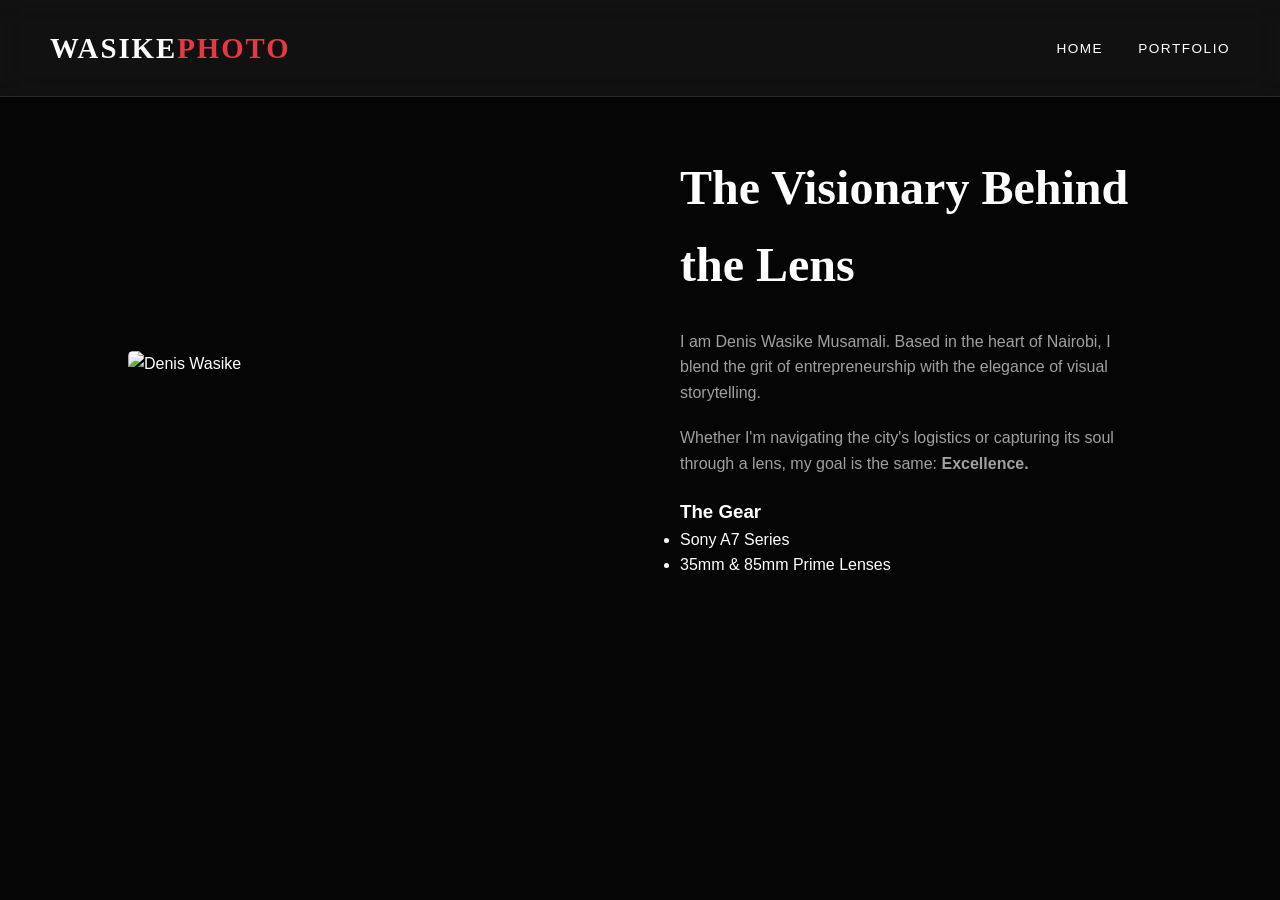
==== about.html @ 5d1bab30 "added world-class css and sub-pages" ====
<!DOCTYPE html>
<html lang="en">
<head>
    <meta charset="UTF-8">
    <meta name="viewport" content="width=device-width, initial-scale=1.0">
    <title>About | Wasike Photography</title>
    <link rel="stylesheet" href="css/style.css">
</head>
<body>
    <nav class="glass-nav">
        <div class="logo">WASIKE<span>PHOTO</span></div>
        <div class="nav-links"><a href="index.html">Home</a><a href="portfolio.html">Portfolio</a></div>
    </nav>

    <section class="about-container">
        <div class="about-grid">
            <div class="about-image">
                <img src="assets/images/denis-profile.jpg" alt="Denis Wasike">
            </div>
            <div class="about-text">
                <h2>The Visionary Behind the Lens</h2>
                <p>I am Denis Wasike Musamali. Based in the heart of Nairobi, I blend the grit of entrepreneurship with the elegance of visual storytelling.</p>
                <p>Whether I'm navigating the city's logistics or capturing its soul through a lens, my goal is the same: <strong>Excellence.</strong></p>
                <div class="equipment">
                    <h3>The Gear</h3>
                    <ul>
                        <li><i data-lucide="camera"></i> Sony A7 Series</li>
                        <li><i data-lucide="layers"></i> 35mm & 85mm Prime Lenses</li>
                    </ul>
                </div>
            </div>
        </div>
    </section>
    <script src="https://unpkg.com/lucide@latest"></script>
    <script>lucide.createIcons();</script>
</body>
</html>
---- css/style.css ----
/* WASIKE PHOTOGRAPHY - MASTER STYLESHEET
    Theme: Modern Cinematic / Minimalist Dark
*/

:root {
    --primary-color: #ffffff;
    --accent-color: #e63946; /* Cinematic Red */
    --bg-dark: #050505;
    --bg-card: #121212;
    --text-muted: #a0a0a0;
    --glass: rgba(255, 255, 255, 0.05);
    --glass-border: rgba(255, 255, 255, 0.1);
    --transition: all 0.5s cubic-bezier(0.16, 1, 0.3, 1);
}

/* Global Resets */
* {
    margin: 0;
    padding: 0;
    box-sizing: border-box;
}

html {
    scroll-behavior: smooth;
}

body {
    background-color: var(--bg-dark);
    color: var(--primary-color);
    font-family: 'Inter', sans-serif;
    line-height: 1.6;
    overflow-x: hidden;
}

/* --- NAVIGATION --- */
.glass-nav {
    position: fixed;
    top: 0;
    width: 100%;
    padding: 25px 50px;
    display: flex;
    justify-content: space-between;
    align-items: center;
    z-index: 1000;
    backdrop-filter: blur(15px);
    -webkit-backdrop-filter: blur(15px);
    background: var(--glass);
    border-bottom: 1px solid var(--glass-border);
    transition: var(--transition);
}

.logo {
    font-family: 'Playfair Display', serif;
    font-size: 1.8rem;
    font-weight: 700;
    letter-spacing: 2px;
    text-transform: uppercase;
}

.logo span {
    color: var(--accent-color);
}

.nav-links a {
    color: var(--primary-color);
    text-decoration: none;
    margin-left: 35px;
    font-size: 0.85rem;
    font-weight: 500;
    letter-spacing: 1.5px;
    text-transform: uppercase;
    transition: var(--transition);
}

.nav-links a:hover {
    color: var(--accent-color);
}

.cta-btn {
    background: var(--primary-color);
    color: var(--bg-dark) !important;
    padding: 12px 25px;
    border-radius: 2px;
    font-weight: 700;
}

/* --- HERO SECTION --- */
.hero {
    height: 100vh;
    width: 100%;
    display: flex;
    align-items: center;
    justify-content: center;
    position: relative;
    text-align: center;
}

.video-container {
    position: absolute;
    top: 0;
    left: 0;
    width: 100%;
    height: 100%;
    z-index: -1;
}

.bg-video {
    width: 100%;
    height: 100%;
    object-fit: cover;
    filter: brightness(0.4) contrast(1.1);
}

.hero-overlay h1 {
    font-size: clamp(2.5rem, 10vw, 6rem);
    font-family: 'Playfair Display', serif;
    margin-bottom: 15px;
    text-transform: uppercase;
}

.hero-overlay p {
    font-size: 1.2rem;
    letter-spacing: 4px;
    color: var(--text-muted);
    text-transform: uppercase;
}

/* --- PORTFOLIO GRID --- */
.page-header {
    padding: 150px 50px 50px;
    text-align: center;
}

.portfolio-grid {
    display: grid;
    grid-template-columns: repeat(auto-fill, minmax(400px, 1fr));
    grid-auto-rows: 500px;
    gap: 20px;
    padding: 0 50px 100px;
}

.photo-item {
    position: relative;
    overflow: hidden;
    background: var(--bg-card);
}

.photo-item img {
    width: 100%;
    height: 100%;
    object-fit: cover;
    transition: var(--transition);
    filter: grayscale(40%);
}

.photo-item:hover img {
    transform: scale(1.08);
    filter: grayscale(0%);
}

/* --- ABOUT SECTION --- */
.about-container {
    padding: 150px 10%;
}

.about-grid {
    display: grid;
    grid-template-columns: 1fr 1fr;
    gap: 80px;
    align-items: center;
}

.about-image img {
    width: 100%;
    border-radius: 5px;
    filter: sepia(20%) contrast(1.1);
}

.about-text h2 {
    font-size: 3rem;
    margin-bottom: 25px;
    font-family: 'Playfair Display', serif;
}

.about-text p {
    margin-bottom: 20px;
    color: var(--text-muted);
}

/* --- BOOKING FORM --- */
.booking-section {
    padding: 150px 10%;
    display: flex;
    gap: 100px;
}

.booking-form {
    flex: 2;
}

.booking-form h2 {
    font-size: 2.5rem;
    margin-bottom: 40px;
}

form input, form select, form textarea {
    width: 100%;
    padding: 20px;
    margin-bottom: 20px;
    background: var(--glass);
    border: 1px solid var(--glass-border);
    color: white;
    font-family: inherit;
    outline: none;
}

form input:focus, form textarea:focus {
    border-color: var(--accent-color);
}

.submit-btn {
    background: var(--accent-color);
    color: white;
    border: none;
    padding: 20px 50px;
    text-transform: uppercase;
    font-weight: 700;
    cursor: pointer;
    transition: var(--transition);
}

.submit-btn:hover {
    background: white;
    color: black;
}

.contact-info {
    flex: 1;
}

/* --- RESPONSIVE DESIGN --- */
@media (max-width: 992px) {
    .about-grid, .booking-section {
        grid-template-columns: 1fr;
        flex-direction: column;
    }
    
    .portfolio-grid {
        grid-template-columns: 1fr;
        padding: 0 20px;
    }
    
    .glass-nav {
        padding: 20px;
    }
}
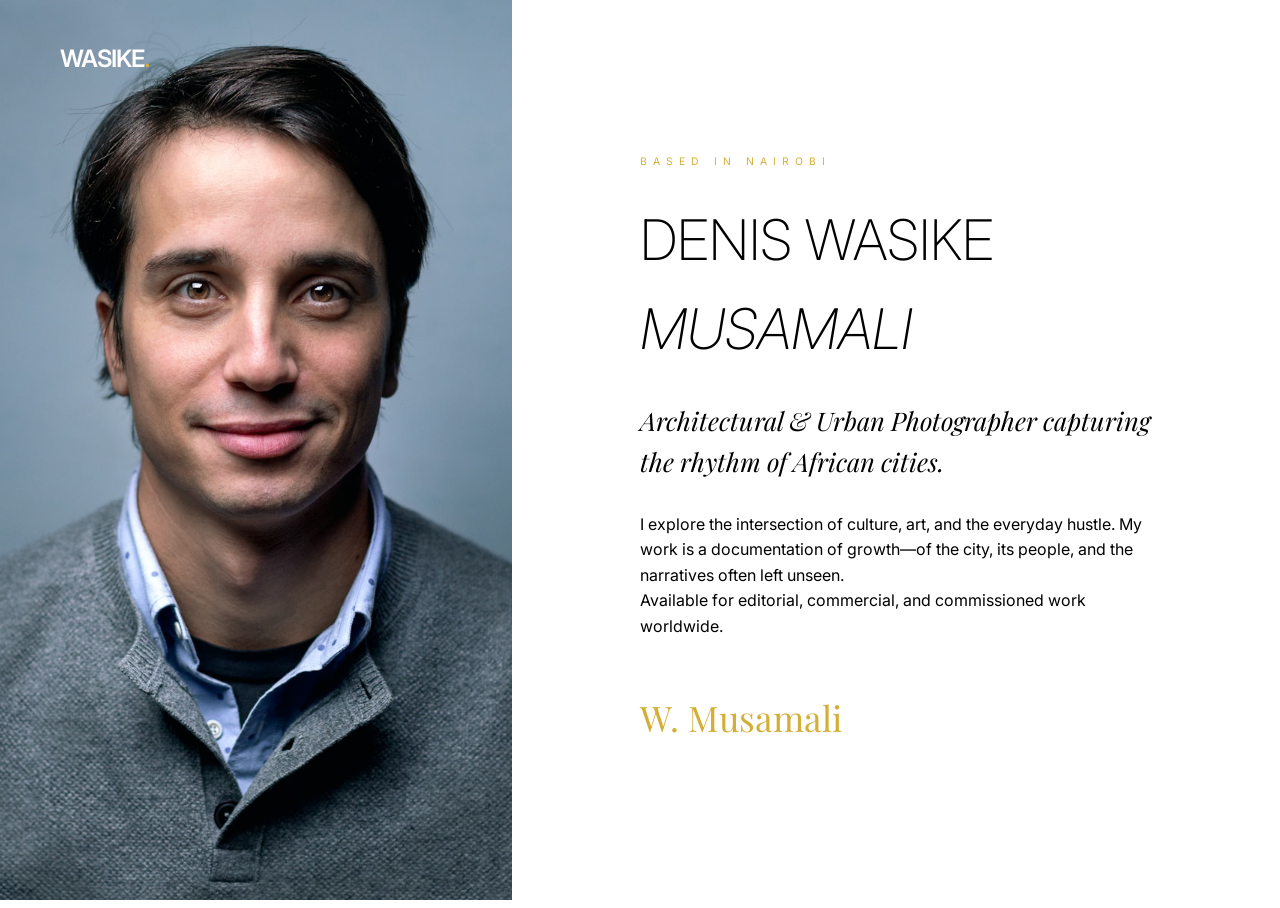
==== commit c0a9b485: "Integrated Master Luxury CSS for Wasike Photography" ====
--- a/about.html
+++ b/about.html
@@ -4,34 +4,32 @@
     <meta charset="UTF-8">
     <meta name="viewport" content="width=device-width, initial-scale=1.0">
     <title>About | Wasike Photography</title>
+    <link href="https://fonts.googleapis.com/css2?family=Inter:wght@200;400&family=Playfair+Display:ital@1&display=swap" rel="stylesheet">
     <link rel="stylesheet" href="css/style.css">
 </head>
-<body>
-    <nav class="glass-nav">
-        <div class="logo">WASIKE<span>PHOTO</span></div>
-        <div class="nav-links"><a href="index.html">Home</a><a href="portfolio.html">Portfolio</a></div>
+<body class="light-theme">
+
+    <nav class="mutua-nav sticky-dark">
+        <div class="nav-content">
+            <a href="index.html" class="logo dark-text">WASIKE<span>.</span></a>
+            <div class="links dark-links"><a href="portfolio.html">Works</a><a href="booking.html">Contact</a></div>
+        </div>
     </nav>
 
-    <section class="about-container">
-        <div class="about-grid">
-            <div class="about-image">
-                <img src="assets/images/denis-profile.jpg" alt="Denis Wasike">
-            </div>
-            <div class="about-text">
-                <h2>The Visionary Behind the Lens</h2>
-                <p>I am Denis Wasike Musamali. Based in the heart of Nairobi, I blend the grit of entrepreneurship with the elegance of visual storytelling.</p>
-                <p>Whether I'm navigating the city's logistics or capturing its soul through a lens, my goal is the same: <strong>Excellence.</strong></p>
-                <div class="equipment">
-                    <h3>The Gear</h3>
-                    <ul>
-                        <li><i data-lucide="camera"></i> Sony A7 Series</li>
-                        <li><i data-lucide="layers"></i> 35mm & 85mm Prime Lenses</li>
-                    </ul>
-                </div>
-            </div>
+    <section class="about-hero-split">
+        <div class="about-image">
+            <img src="assets/images/denis-profile.jpg" alt="Denis Wasike Musamali">
+        </div>
+        <div class="about-content">
+            <span class="location-tag">Based in Nairobi</span>
+            <h2>Denis Wasike <i>Musamali</i></h2>
+            <p class="lead">Architectural & Urban Photographer capturing the rhythm of African cities.</p>
+            <p>I explore the intersection of culture, art, and the everyday hustle. My work is a documentation of growth—of the city, its people, and the narratives often left unseen.</p>
+            <p>Available for editorial, commercial, and commissioned work worldwide.</p>
+            <div class="signature">W. Musamali</div>
         </div>
     </section>
-    <script src="https://unpkg.com/lucide@latest"></script>
-    <script>lucide.createIcons();</script>
+
+    <script src="js/script.js"></script>
 </body>
 </html>
--- a/css/style.css
+++ b/css/style.css
@@ -1,256 +1,268 @@
 /* WASIKE PHOTOGRAPHY - MASTER STYLESHEET
-    Theme: Modern Cinematic / Minimalist Dark
+    Inspiration: Mutua Matheka & MediaJos (High-End Agency Aesthetic)
 */
 
 :root {
-    --primary-color: #ffffff;
-    --accent-color: #e63946; /* Cinematic Red */
-    --bg-dark: #050505;
-    --bg-card: #121212;
-    --text-muted: #a0a0a0;
-    --glass: rgba(255, 255, 255, 0.05);
-    --glass-border: rgba(255, 255, 255, 0.1);
-    --transition: all 0.5s cubic-bezier(0.16, 1, 0.3, 1);
-}
-
-/* Global Resets */
+    --black: #000000;
+    --white: #ffffff;
+    --gray-light: #f9f9f9;
+    --gray-border: #eeeeee;
+    --accent-gold: #d4af37;
+    --font-main: 'Inter', sans-serif;
+    --font-serif: 'Playfair Display', serif;
+    --transition: all 0.6s cubic-bezier(0.16, 1, 0.3, 1);
+}
+
+/* 1. GLOBAL RESET */
 * {
     margin: 0;
     padding: 0;
     box-sizing: border-box;
 }
 
-html {
-    scroll-behavior: smooth;
-}
-
 body {
-    background-color: var(--bg-dark);
-    color: var(--primary-color);
-    font-family: 'Inter', sans-serif;
+    background: var(--white);
+    color: var(--black);
+    font-family: var(--font-main);
     line-height: 1.6;
     overflow-x: hidden;
 }
 
-/* --- NAVIGATION --- */
-.glass-nav {
+/* 2. NAVIGATION (Dynamic Glassmorphism) */
+.mutua-nav {
     position: fixed;
     top: 0;
     width: 100%;
-    padding: 25px 50px;
+    z-index: 1000;
+    padding: 40px 60px;
+    transition: var(--transition);
+}
+
+.nav-content {
     display: flex;
     justify-content: space-between;
     align-items: center;
-    z-index: 1000;
-    backdrop-filter: blur(15px);
-    -webkit-backdrop-filter: blur(15px);
-    background: var(--glass);
-    border-bottom: 1px solid var(--glass-border);
+    max-width: 1600px;
+    margin: 0 auto;
+}
+
+.logo {
+    font-size: 1.5rem;
+    font-weight: 600;
+    text-decoration: none;
+    color: white; /* Initial state over video */
+    letter-spacing: -1px;
+}
+
+.logo span { color: var(--accent-gold); }
+
+.links a {
+    text-decoration: none;
+    color: white; /* Initial state over video */
+    margin-left: 35px;
+    font-size: 0.7rem;
+    text-transform: uppercase;
+    letter-spacing: 3px;
+    opacity: 0.7;
     transition: var(--transition);
 }
 
-.logo {
-    font-family: 'Playfair Display', serif;
-    font-size: 1.8rem;
-    font-weight: 700;
-    letter-spacing: 2px;
-    text-transform: uppercase;
-}
-
-.logo span {
-    color: var(--accent-color);
-}
-
-.nav-links a {
-    color: var(--primary-color);
-    text-decoration: none;
-    margin-left: 35px;
-    font-size: 0.85rem;
-    font-weight: 500;
-    letter-spacing: 1.5px;
-    text-transform: uppercase;
-    transition: var(--transition);
-}
-
-.nav-links a:hover {
-    color: var(--accent-color);
-}
-
-.cta-btn {
-    background: var(--primary-color);
-    color: var(--bg-dark) !important;
-    padding: 12px 25px;
-    border-radius: 2px;
-    font-weight: 700;
-}
-
-/* --- HERO SECTION --- */
-.hero {
+.links a:hover { opacity: 1; color: var(--accent-gold); }
+
+/* 3. HERO SECTION (Full-Screen Immersive) */
+.fullscreen-hero {
     height: 100vh;
-    width: 100%;
+    position: relative;
     display: flex;
     align-items: center;
-    justify-content: center;
-    position: relative;
-    text-align: center;
-}
-
-.video-container {
+    padding: 0 60px;
+    color: white;
+}
+
+.hero-video {
     position: absolute;
     top: 0;
     left: 0;
     width: 100%;
     height: 100%;
+    object-fit: cover;
     z-index: -1;
-}
-
-.bg-video {
+    filter: brightness(0.5);
+}
+
+.hero-text h1 {
+    font-size: clamp(2.5rem, 8vw, 6.5rem);
+    font-weight: 200;
+    line-height: 1.1;
+    max-width: 1000px;
+    text-transform: uppercase;
+}
+
+.hero-text i { font-family: var(--font-serif); font-weight: 400; }
+
+.location-tag {
+    font-size: 0.65rem;
+    text-transform: uppercase;
+    letter-spacing: 6px;
+    color: var(--accent-gold);
+    margin-bottom: 25px;
+    display: block;
+}
+
+/* 4. MAIN GALLERY & SHOWCASE */
+.main-portfolio {
+    padding: 120px 60px;
+}
+
+.section-intro {
+    text-align: center;
+    margin-bottom: 100px;
+}
+
+.section-intro h2 {
+    font-size: 0.75rem;
+    letter-spacing: 12px;
+    text-transform: uppercase;
+    margin-bottom: 20px;
+    opacity: 0.4;
+}
+
+.section-intro p {
+    font-family: var(--font-serif);
+    font-size: 1.8rem;
+    font-style: italic;
+}
+
+.juicer-container {
+    max-width: 1600px;
+    margin: 0 auto;
+}
+
+/* Hide Juicer Branding */
+.juicer-feed .referral { display: none !important; }
+
+/* 5. ABOUT PAGE (Editorial Split) */
+.about-hero-split {
+    display: flex;
+    min-height: 100vh;
+    align-items: center;
+}
+
+.about-image {
+    flex: 1;
+    height: 100vh;
+}
+
+.about-image img {
     width: 100%;
     height: 100%;
     object-fit: cover;
-    filter: brightness(0.4) contrast(1.1);
-}
-
-.hero-overlay h1 {
-    font-size: clamp(2.5rem, 10vw, 6rem);
-    font-family: 'Playfair Display', serif;
-    margin-bottom: 15px;
-    text-transform: uppercase;
-}
-
-.hero-overlay p {
-    font-size: 1.2rem;
-    letter-spacing: 4px;
-    color: var(--text-muted);
-    text-transform: uppercase;
-}
-
-/* --- PORTFOLIO GRID --- */
-.page-header {
-    padding: 150px 50px 50px;
+}
+
+.about-content {
+    flex: 1;
+    padding: 0 10%;
+}
+
+.about-content h2 {
+    font-size: 3.5rem;
+    font-weight: 200;
+    margin: 25px 0;
+    text-transform: uppercase;
+}
+
+.lead {
+    font-size: 1.6rem;
+    font-family: var(--font-serif);
+    font-style: italic;
+    margin-bottom: 30px;
+}
+
+.signature {
+    font-family: var(--font-serif);
+    font-size: 2.2rem;
+    margin-top: 50px;
+    color: var(--accent-gold);
+}
+
+/* 6. BOOKING/CONTACT (Minimal Form) */
+.booking-minimal {
+    padding: 180px 20%;
     text-align: center;
 }
 
-.portfolio-grid {
-    display: grid;
-    grid-template-columns: repeat(auto-fill, minmax(400px, 1fr));
-    grid-auto-rows: 500px;
-    gap: 20px;
-    padding: 0 50px 100px;
-}
-
-.photo-item {
-    position: relative;
-    overflow: hidden;
-    background: var(--bg-card);
-}
-
-.photo-item img {
-    width: 100%;
-    height: 100%;
-    object-fit: cover;
+.minimal-form {
+    margin: 80px 0;
+    text-align: left;
+}
+
+.form-row {
+    display: flex;
+    gap: 40px;
+}
+
+.minimal-form input, 
+.minimal-form textarea {
+    width: 100%;
+    padding: 18px 0;
+    border: none;
+    border-bottom: 1px solid #ddd;
+    background: transparent;
+    margin-bottom: 40px;
+    outline: none;
+    font-family: inherit;
+    transition: border-bottom 0.3s;
+}
+
+.minimal-form input:focus { border-bottom: 1px solid var(--black); }
+
+.send-btn {
+    background: var(--black);
+    color: var(--white);
+    border: none;
+    padding: 18px 50px;
+    cursor: pointer;
+    letter-spacing: 3px;
+    text-transform: uppercase;
+    font-weight: 600;
     transition: var(--transition);
-    filter: grayscale(40%);
-}
-
-.photo-item:hover img {
-    transform: scale(1.08);
-    filter: grayscale(0%);
-}
-
-/* --- ABOUT SECTION --- */
-.about-container {
-    padding: 150px 10%;
-}
-
-.about-grid {
-    display: grid;
-    grid-template-columns: 1fr 1fr;
-    gap: 80px;
-    align-items: center;
-}
-
-.about-image img {
-    width: 100%;
-    border-radius: 5px;
-    filter: sepia(20%) contrast(1.1);
-}
-
-.about-text h2 {
-    font-size: 3rem;
-    margin-bottom: 25px;
-    font-family: 'Playfair Display', serif;
-}
-
-.about-text p {
-    margin-bottom: 20px;
-    color: var(--text-muted);
-}
-
-/* --- BOOKING FORM --- */
-.booking-section {
-    padding: 150px 10%;
-    display: flex;
-    gap: 100px;
-}
-
-.booking-form {
-    flex: 2;
-}
-
-.booking-form h2 {
-    font-size: 2.5rem;
-    margin-bottom: 40px;
-}
-
-form input, form select, form textarea {
-    width: 100%;
-    padding: 20px;
-    margin-bottom: 20px;
-    background: var(--glass);
-    border: 1px solid var(--glass-border);
-    color: white;
-    font-family: inherit;
-    outline: none;
-}
-
-form input:focus, form textarea:focus {
-    border-color: var(--accent-color);
-}
-
-.submit-btn {
-    background: var(--accent-color);
-    color: white;
-    border: none;
-    padding: 20px 50px;
-    text-transform: uppercase;
-    font-weight: 700;
-    cursor: pointer;
-    transition: var(--transition);
-}
-
-.submit-btn:hover {
-    background: white;
-    color: black;
-}
-
-.contact-info {
-    flex: 1;
-}
-
-/* --- RESPONSIVE DESIGN --- */
-@media (max-width: 992px) {
-    .about-grid, .booking-section {
-        grid-template-columns: 1fr;
-        flex-direction: column;
-    }
-    
-    .portfolio-grid {
-        grid-template-columns: 1fr;
-        padding: 0 20px;
-    }
-    
-    .glass-nav {
-        padding: 20px;
-    }
+}
+
+.send-btn:hover { background: var(--accent-gold); }
+
+/* 7. FOOTER */
+.minimal-footer {
+    padding: 120px 60px;
+    text-align: center;
+    border-top: 1px solid var(--gray-border);
+}
+
+.footer-links a {
+    text-decoration: none;
+    color: var(--black);
+    margin: 0 25px;
+    font-size: 0.75rem;
+    text-transform: uppercase;
+    letter-spacing: 3px;
+    transition: 0.3s;
+}
+
+.footer-links a:hover { color: var(--accent-gold); }
+
+.minimal-footer p {
+    margin-top: 40px;
+    font-size: 0.6rem;
+    opacity: 0.4;
+    letter-spacing: 3px;
+    text-transform: uppercase;
+}
+
+/* 8. RESPONSIVE QUERIES */
+@media (max-width: 1024px) {
+    .mutua-nav { padding: 30px 40px; }
+    .about-hero-split { flex-direction: column; height: auto; }
+    .about-image { height: 60vh; width: 100%; }
+    .about-content { padding: 80px 40px; }
+    .booking-minimal { padding: 150px 40px; }
+    .form-row { flex-direction: column; gap: 0; }
 }
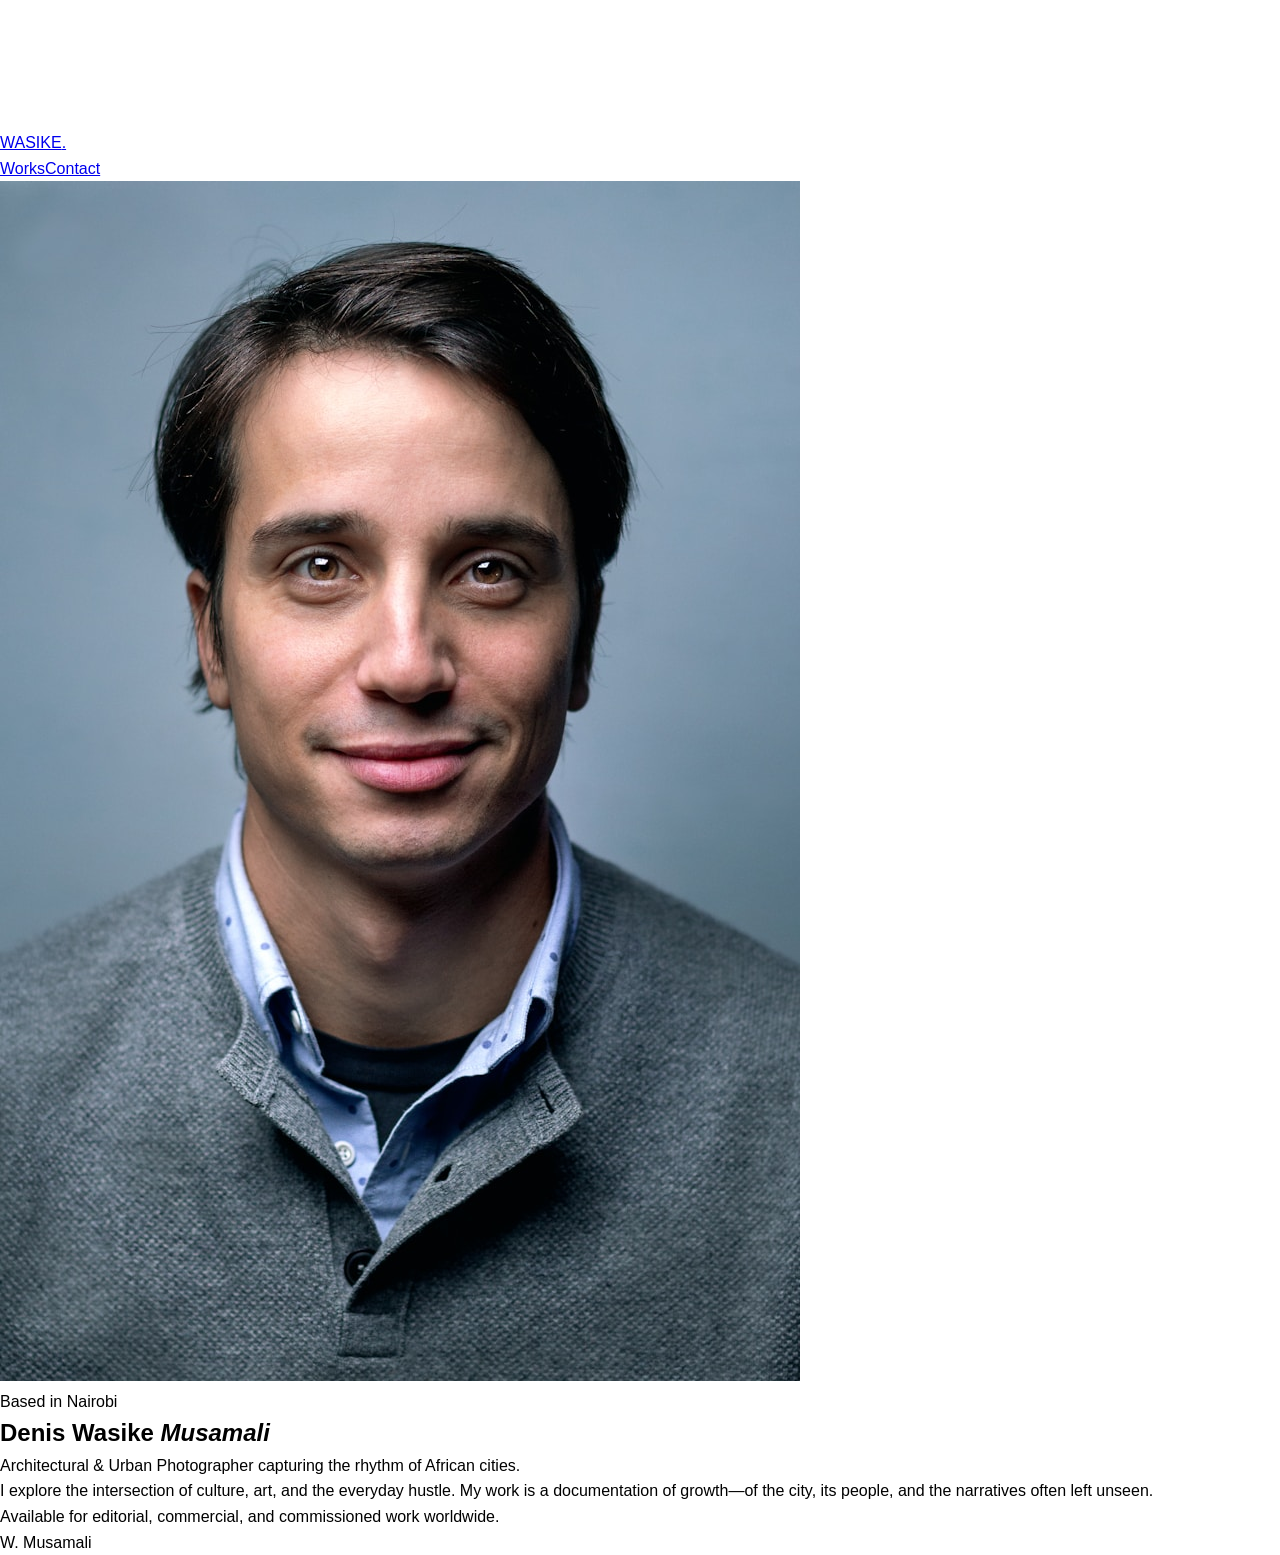
==== commit 93bde6fc: "Final Launch: Mutua Matheka Signature Aesthetic & Consistent Navigation" ====
--- a/about.html
+++ b/about.html
@@ -7,7 +7,7 @@
     <link href="https://fonts.googleapis.com/css2?family=Inter:wght@200;400&family=Playfair+Display:ital@1&display=swap" rel="stylesheet">
     <link rel="stylesheet" href="css/style.css">
 </head>
-<body class="light-theme">
+<body class="sub-page">
 
     <nav class="mutua-nav sticky-dark">
         <div class="nav-content">
--- a/css/style.css
+++ b/css/style.css
@@ -1,19 +1,20 @@
-/* WASIKE PHOTOGRAPHY - MASTER STYLESHEET
-    Inspiration: Mutua Matheka & MediaJos (High-End Agency Aesthetic)
+/* WASIKE PHOTOGRAPHY - MASTER CSS 2026
+   Aesthetic: Minimalist, Editorial, High-End Agency
+   Inspired by: Mutua Matheka & MediaJos
 */
 
 :root {
+    --white: #ffffff;
     --black: #000000;
-    --white: #ffffff;
+    --accent: #d4af37;
     --gray-light: #f9f9f9;
-    --gray-border: #eeeeee;
-    --accent-gold: #d4af37;
-    --font-main: 'Inter', sans-serif;
+    --font-cursive: 'Allison', cursive;
+    --font-main: 'Montserrat', sans-serif;
     --font-serif: 'Playfair Display', serif;
-    --transition: all 0.6s cubic-bezier(0.16, 1, 0.3, 1);
-}
-
-/* 1. GLOBAL RESET */
+    --transition: 0.5s cubic-bezier(0.16, 1, 0.3, 1);
+}
+
+/* --- 1. CORE RESET --- */
 * {
     margin: 0;
     padding: 0;
@@ -21,65 +22,99 @@
 }
 
 body {
+    font-family: var(--font-main);
     background: var(--white);
     color: var(--black);
-    font-family: var(--font-main);
     line-height: 1.6;
     overflow-x: hidden;
 }
 
-/* 2. NAVIGATION (Dynamic Glassmorphism) */
-.mutua-nav {
+/* --- 2. THE SIGNATURE NAVBAR --- */
+.mutua-navbar {
     position: fixed;
     top: 0;
     width: 100%;
-    z-index: 1000;
-    padding: 40px 60px;
+    z-index: 2000;
+    padding: 35px 60px;
     transition: var(--transition);
 }
 
-.nav-content {
-    display: flex;
-    justify-content: space-between;
+.nav-wrapper {
+    display: grid;
+    grid-template-columns: 1fr auto 1fr; /* Forces signature to dead-center */
     align-items: center;
     max-width: 1600px;
     margin: 0 auto;
 }
 
-.logo {
-    font-size: 1.5rem;
-    font-weight: 600;
+.nav-side { display: flex; }
+.nav-side.left { justify-content: flex-start; }
+.nav-side.right { justify-content: flex-end; }
+
+.nav-menu {
+    list-style: none;
+    display: flex;
+    gap: 45px;
+}
+
+.nav-menu a {
     text-decoration: none;
-    color: white; /* Initial state over video */
-    letter-spacing: -1px;
-}
-
-.logo span { color: var(--accent-gold); }
-
-.links a {
+    color: white; /* Default state for Home Video */
+    font-size: 0.65rem;
+    letter-spacing: 4px;
+    text-transform: uppercase;
+    font-weight: 400;
+    transition: 0.3s;
+}
+
+.nav-brand-signature {
+    font-family: var(--font-cursive);
+    font-size: 3.8rem;
+    color: white; /* Default state for Home Video */
     text-decoration: none;
-    color: white; /* Initial state over video */
-    margin-left: 35px;
-    font-size: 0.7rem;
-    text-transform: uppercase;
-    letter-spacing: 3px;
-    opacity: 0.7;
+    line-height: 1;
+    padding: 0 45px;
     transition: var(--transition);
 }
 
-.links a:hover { opacity: 1; color: var(--accent-gold); }
-
-/* 3. HERO SECTION (Full-Screen Immersive) */
-.fullscreen-hero {
+/* --- 3. SCROLLED & SUB-PAGE STATES --- */
+/* The .sub-page class on the body tag or .nav-scrolled on scroll ensures consistency */
+.nav-scrolled, .sub-page .mutua-navbar {
+    background: white !important;
+    padding: 18px 60px !important;
+    box-shadow: 0 2px 25px rgba(0,0,0,0.04);
+}
+
+.nav-scrolled .nav-brand-signature, 
+.sub-page .nav-brand-signature {
+    color: black !important;
+    font-size: 3.2rem;
+}
+
+.nav-scrolled .nav-menu a, 
+.sub-page .nav-menu a {
+    color: black !important;
+}
+
+.shop-link { 
+    color: var(--accent) !important; 
+    font-weight: 600 !important; 
+}
+
+/* --- 4. HERO & CONTENT BLOCKS --- */
+.sub-page { padding-top: 130px; } /* Safety spacing for sub-pages */
+
+.home-hero {
     height: 100vh;
+    width: 100%;
     position: relative;
     display: flex;
-    align-items: center;
-    padding: 0 60px;
-    color: white;
-}
-
-.hero-video {
+    align-items: flex-end;
+    justify-content: center;
+    padding-bottom: 60px;
+}
+
+.hero-video-full {
     position: absolute;
     top: 0;
     left: 0;
@@ -87,182 +122,107 @@
     height: 100%;
     object-fit: cover;
     z-index: -1;
-    filter: brightness(0.5);
-}
-
-.hero-text h1 {
-    font-size: clamp(2.5rem, 8vw, 6.5rem);
+    filter: brightness(0.65);
+}
+
+.hero-locations {
+    color: white;
+    font-size: 0.7rem;
+    letter-spacing: 9px;
+    opacity: 0.8;
+}
+
+/* --- 5. EDITORIAL TYPOGRAPHY --- */
+.intro-block {
+    padding: 150px 15%;
+    text-align: center;
+}
+
+.greeting {
+    font-family: var(--font-serif);
+    font-style: italic;
+    font-size: 2.8rem;
+    margin-bottom: 25px;
+}
+
+.mission {
+    font-size: 1.9rem;
     font-weight: 200;
-    line-height: 1.1;
-    max-width: 1000px;
+    line-height: 1.5;
+    margin-bottom: 35px;
+    color: #222;
+}
+
+.base-location {
+    font-size: 0.75rem;
+    letter-spacing: 5px;
+    color: #888;
     text-transform: uppercase;
 }
 
-.hero-text i { font-family: var(--font-serif); font-weight: 400; }
-
-.location-tag {
-    font-size: 0.65rem;
-    text-transform: uppercase;
-    letter-spacing: 6px;
-    color: var(--accent-gold);
-    margin-bottom: 25px;
-    display: block;
-}
-
-/* 4. MAIN GALLERY & SHOWCASE */
-.main-portfolio {
-    padding: 120px 60px;
-}
-
-.section-intro {
-    text-align: center;
-    margin-bottom: 100px;
-}
-
-.section-intro h2 {
-    font-size: 0.75rem;
-    letter-spacing: 12px;
-    text-transform: uppercase;
-    margin-bottom: 20px;
-    opacity: 0.4;
-}
-
-.section-intro p {
-    font-family: var(--font-serif);
-    font-size: 1.8rem;
-    font-style: italic;
-}
-
-.juicer-container {
-    max-width: 1600px;
-    margin: 0 auto;
-}
-
-/* Hide Juicer Branding */
-.juicer-feed .referral { display: none !important; }
-
-/* 5. ABOUT PAGE (Editorial Split) */
-.about-hero-split {
-    display: flex;
-    min-height: 100vh;
-    align-items: center;
-}
-
-.about-image {
-    flex: 1;
-    height: 100vh;
-}
-
-.about-image img {
+/* --- 6. SHOWCASE GRIDS --- */
+.home-showcase {
+    display: grid;
+    grid-template-columns: 1fr 1fr;
+    gap: 12px;
+    padding: 12px;
+    background: white;
+}
+
+.showcase-item {
+    position: relative;
+    height: 88vh;
+    overflow: hidden;
+}
+
+.showcase-item img {
     width: 100%;
     height: 100%;
     object-fit: cover;
-}
-
-.about-content {
-    flex: 1;
-    padding: 0 10%;
-}
-
-.about-content h2 {
-    font-size: 3.5rem;
-    font-weight: 200;
-    margin: 25px 0;
+    transition: 1.6s cubic-bezier(0.19, 1, 0.22, 1);
+}
+
+.showcase-item:hover img {
+    transform: scale(1.06);
+}
+
+.showcase-item .label {
+    position: absolute;
+    top: 50%;
+    left: 50%;
+    transform: translate(-50%, -50%);
+    color: white;
+    font-size: 0.85rem;
+    letter-spacing: 12px;
+    opacity: 0;
+    transition: 0.6s ease;
+}
+
+.showcase-item:hover .label {
+    opacity: 1;
+}
+
+/* --- 7. FOOTER --- */
+.mutua-footer {
+    padding: 100px 60px;
+    text-align: center;
+    font-size: 0.65rem;
+    letter-spacing: 4px;
+    opacity: 0.4;
     text-transform: uppercase;
-}
-
-.lead {
-    font-size: 1.6rem;
-    font-family: var(--font-serif);
-    font-style: italic;
-    margin-bottom: 30px;
-}
-
-.signature {
-    font-family: var(--font-serif);
-    font-size: 2.2rem;
-    margin-top: 50px;
-    color: var(--accent-gold);
-}
-
-/* 6. BOOKING/CONTACT (Minimal Form) */
-.booking-minimal {
-    padding: 180px 20%;
-    text-align: center;
-}
-
-.minimal-form {
-    margin: 80px 0;
-    text-align: left;
-}
-
-.form-row {
-    display: flex;
-    gap: 40px;
-}
-
-.minimal-form input, 
-.minimal-form textarea {
-    width: 100%;
-    padding: 18px 0;
-    border: none;
-    border-bottom: 1px solid #ddd;
-    background: transparent;
-    margin-bottom: 40px;
-    outline: none;
-    font-family: inherit;
-    transition: border-bottom 0.3s;
-}
-
-.minimal-form input:focus { border-bottom: 1px solid var(--black); }
-
-.send-btn {
-    background: var(--black);
-    color: var(--white);
-    border: none;
-    padding: 18px 50px;
-    cursor: pointer;
-    letter-spacing: 3px;
-    text-transform: uppercase;
-    font-weight: 600;
-    transition: var(--transition);
-}
-
-.send-btn:hover { background: var(--accent-gold); }
-
-/* 7. FOOTER */
-.minimal-footer {
-    padding: 120px 60px;
-    text-align: center;
-    border-top: 1px solid var(--gray-border);
-}
-
-.footer-links a {
-    text-decoration: none;
-    color: var(--black);
-    margin: 0 25px;
-    font-size: 0.75rem;
-    text-transform: uppercase;
-    letter-spacing: 3px;
-    transition: 0.3s;
-}
-
-.footer-links a:hover { color: var(--accent-gold); }
-
-.minimal-footer p {
-    margin-top: 40px;
-    font-size: 0.6rem;
-    opacity: 0.4;
-    letter-spacing: 3px;
-    text-transform: uppercase;
-}
-
-/* 8. RESPONSIVE QUERIES */
+    border-top: 1px solid #f0f0f0;
+}
+
+/* --- 8. MOBILE RESPONSIVENESS --- */
 @media (max-width: 1024px) {
-    .mutua-nav { padding: 30px 40px; }
-    .about-hero-split { flex-direction: column; height: auto; }
-    .about-image { height: 60vh; width: 100%; }
-    .about-content { padding: 80px 40px; }
-    .booking-minimal { padding: 150px 40px; }
-    .form-row { flex-direction: column; gap: 0; }
+    .mutua-navbar { padding: 25px 30px; }
+    .nav-wrapper { grid-template-columns: 1fr; }
+    .nav-side { display: none; } /* On mobile, we usually switch to a hamburger, but keeping it simple for now */
+    .nav-center { grid-column: 1; }
+    
+    .home-showcase { grid-template-columns: 1fr; }
+    .showcase-item { height: 60vh; }
+    
+    .intro-block { padding: 100px 30px; }
+    .mission { font-size: 1.5rem; }
 }
